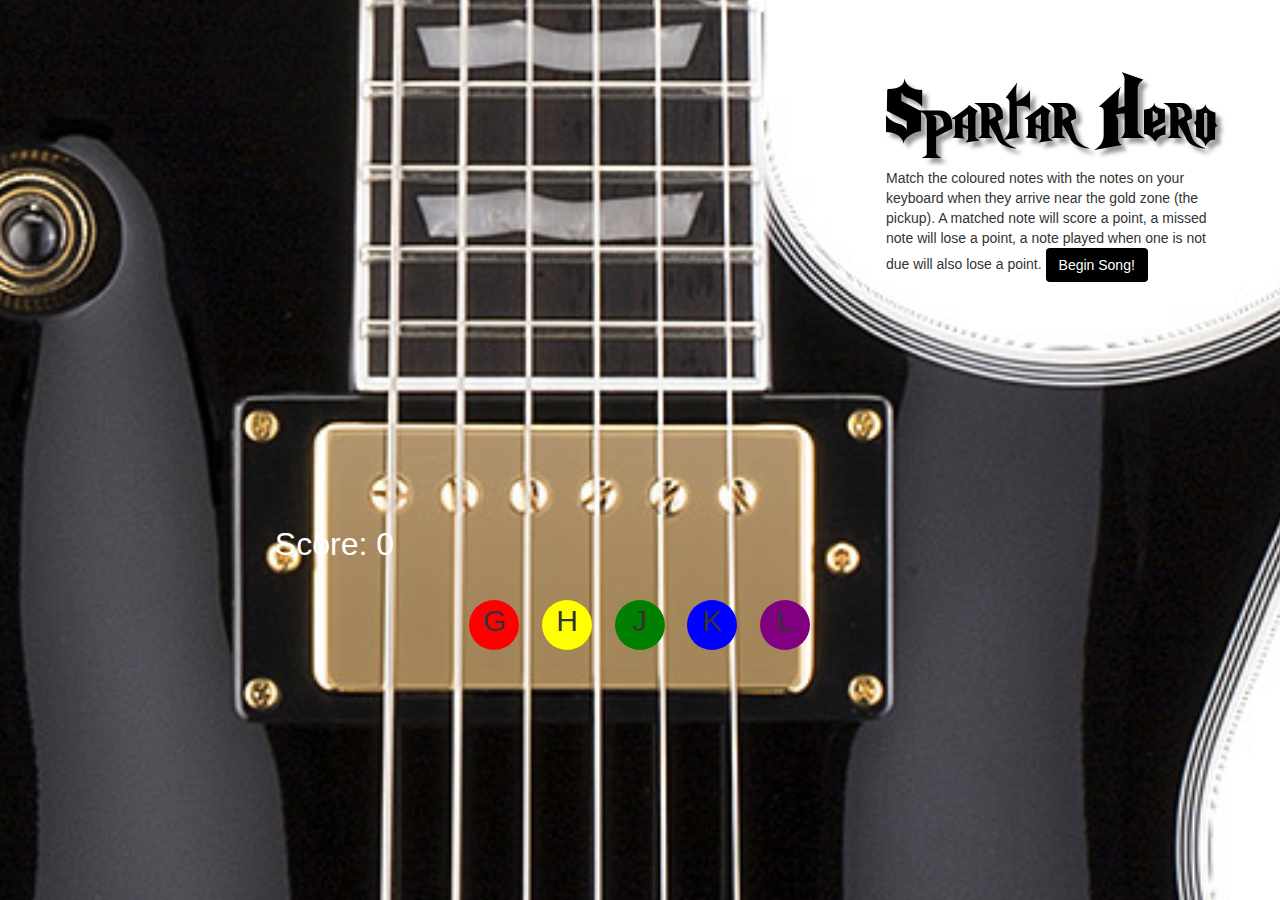
==== index.html @ 48b6d511 "General code cleanup" ====
<!DOCTYPE html>
<html>
  <head>
    <meta charset="utf-8">
    <title>Proof of Concepts</title>
    <!-- javascript -->
    <script src="js/jquery-3.3.1.min.js"></script>
    <script src="js/app.js" charset="utf-8"></script>
    <!-- css -->
    <script src="bootstrap-3.3.7-dist/js/bootstrap.min.js" charset="utf-8"></script>
    <link rel="stylesheet" href="bootstrap-3.3.7-dist/css/bootstrap.min.css">
    <link rel="stylesheet" href="css/style.css">
  </head>
  <body class="container">

    <div class="row">
      <div class="col-xs-4">
        <div id = "score"></div>
      </div>
      <div class="col-xs-4">
        <div id = "board">
          <div id = "notefall"><!--Where Notes come down from-->
          </div>
          <div id = "zone"><!--Pink Accept Zone-->
            <li id="red" class="note red">G</li>
            <li id="yellow" class="note yellow">H</li>
            <li id="green" class="note green">J</li>
            <li id="blue" class="note blue">K</li>
            <li id="purple" class="note purple">L</li>
          </div>
        </div>
      </div>
      <div class="col-xs-4">
          <div id ="instructions">
            <img src="./images/spartahero_font.png" alt="">
            Match the coloured notes with the notes on your keyboard when they arrive near the gold zone (the pickup). A matched note will score a point, a missed note will lose a point, a note played when one is not due will also lose a point.
            <button type="button" id = "start_btn" class="btn">Begin Song!</button>
          </div>
      </div>
    </div>


    <div id="myModal" class="modal fade" role="dialog">
      <div class="modal-dialog">
        <div class="modal-content">
          <div class="modal-header">
            <h4 class="modal-title">You Rock</h4>
          </div>
          <div id="score_result" class="modal-body">
            PH Text
          </div>
        </div>
      </div>
    </div>
  </body>
</html>
---- css/style.css ----
ul {
  list-style-type:none;
  padding-left: 0px;
}

li{
  display: inline-block;
}

body{
  background: url("../images/background_guitar.png");
  background-repeat: no-repeat;
  background-position-y: -940px;
  background-position-x: -712px;
  background-size: 200%;
}

.col-xs-6{
  margin: none;
  padding: 0px 0px;
}

.col-xs-2{
  margin: none;
  padding: 0px 0px;
}

.note{
  width:50px;
  height:50px;
  border-radius: 50%;
  margin: auto 2.6%;
  text-align: center;
  font-size: 30px;
}

.noteLine{
  border: 1px solid black;
}

.pushed{
  opacity: 0.5;
}

.red{}
.yellow{}
.green{}
.blue{}
.purple{}

.hit{}
.hold{}

.redNote{
  background: red;
  margin-left: 2%;
  position: absolute;
}

.yellowNote{
  background: yellow;
  margin-left: 21%;
  position:absolute;
}

.greenNote{
  background: green;
  margin-left: 40%;
  position: absolute;
}

.blueNote{
  background: blue;
  margin-left: 59%;
  position:absolute;
}

.purpleNote{
  background: purple;
  margin-left: 77%;
  position: absolute;
}

#start_btn{
  color:white;
  background: black;
}

#red{
  background: red;
}

#yellow{
  background: yellow;
}

#green{
  background: green;
}

#blue{
  background: blue;
}

#purple{
  background: purple;
}

#zone{
  height: 100px;
}

#notefall{
  height: 600px;
}

#score{
  font-size: 32px;
  margin-top: 145%;
  text-align: right;
  margin-right: 10%;
  color: white;
}

#instructions{
  margin-top: 20%;
  margin-left: 10%;
  padding: none;
}
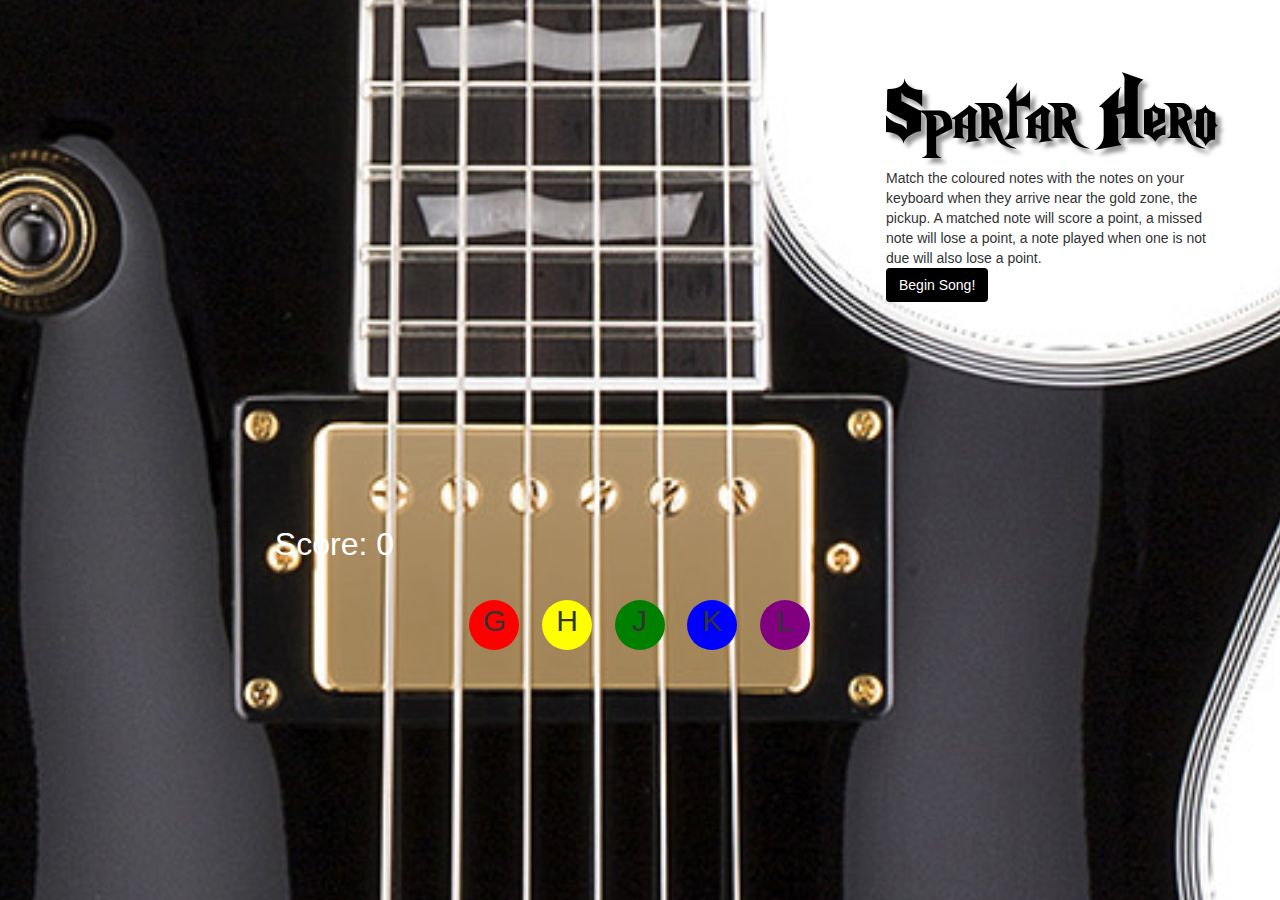
==== commit 8bb410f3: "Score resets when you start the song to allow experimentation beforehand" ====
--- a/index.html
+++ b/index.html
@@ -2,7 +2,7 @@
 <html>
   <head>
     <meta charset="utf-8">
-    <title>Proof of Concepts</title>
+    <title>Sparta Core Project 1</title>
     <!-- javascript -->
     <script src="js/jquery-3.3.1.min.js"></script>
     <script src="js/app.js" charset="utf-8"></script>
@@ -21,7 +21,7 @@
         <div id = "board">
           <div id = "notefall"><!--Where Notes come down from-->
           </div>
-          <div id = "zone"><!--Pink Accept Zone-->
+          <div id = "zone"><!--Accept Zone-->
             <li id="red" class="note red">G</li>
             <li id="yellow" class="note yellow">H</li>
             <li id="green" class="note green">J</li>
@@ -33,7 +33,7 @@
       <div class="col-xs-4">
           <div id ="instructions">
             <img src="./images/spartahero_font.png" alt="">
-            Match the coloured notes with the notes on your keyboard when they arrive near the gold zone (the pickup). A matched note will score a point, a missed note will lose a point, a note played when one is not due will also lose a point.
+            Match the coloured notes with the notes on your keyboard when they arrive near the gold zone, the pickup. A matched note will score a point, a missed note will lose a point, a note played when one is not due will also lose a point. </br>
             <button type="button" id = "start_btn" class="btn">Begin Song!</button>
           </div>
       </div>
--- a/css/style.css
+++ b/css/style.css
@@ -49,7 +49,6 @@
 .purple{}
 
 .hit{}
-.hold{}
 
 .redNote{
   background: red;
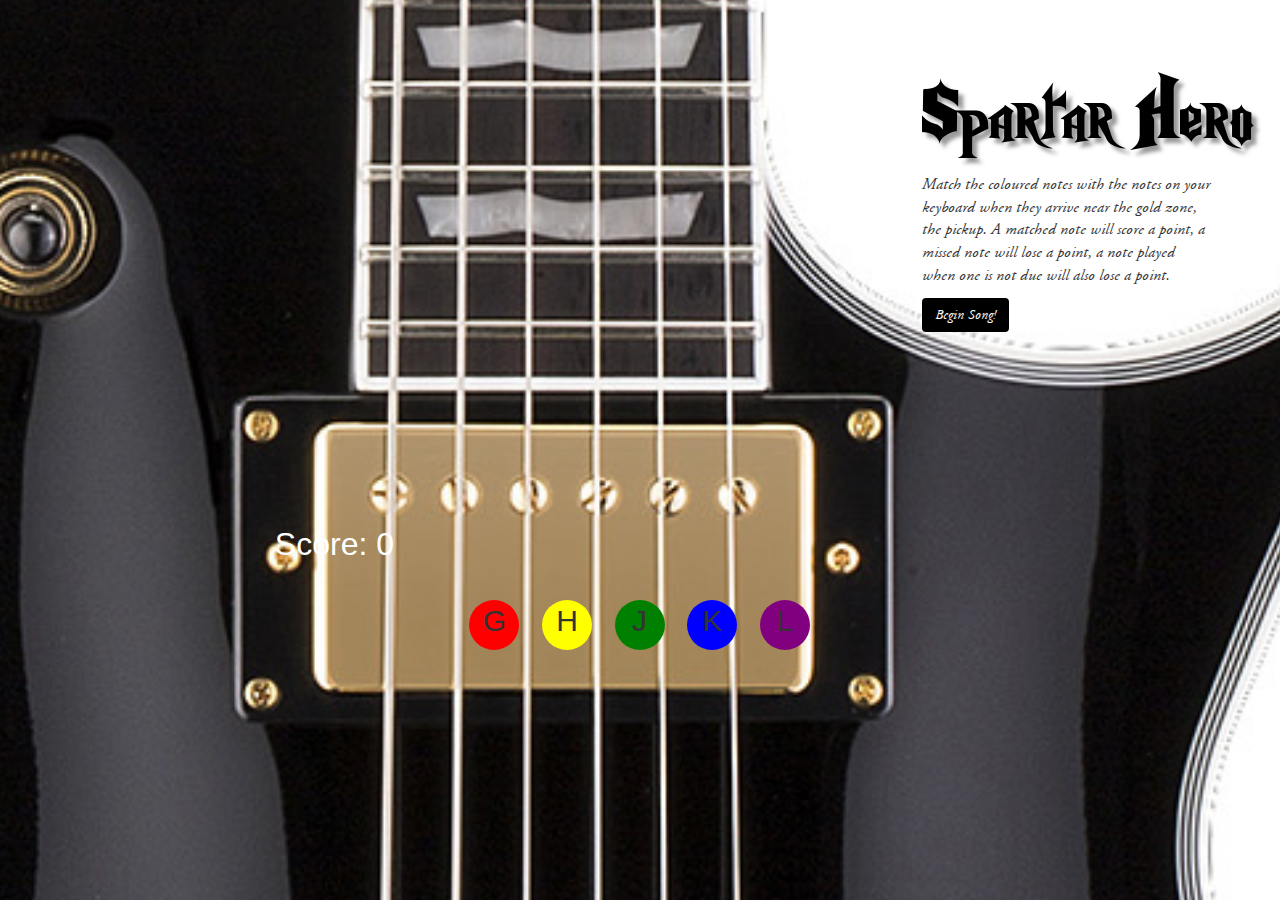
==== commit 7e18360b: "Custom font added, and moved to a clearer section of the screen" ====
--- a/index.html
+++ b/index.html
@@ -12,7 +12,6 @@
     <link rel="stylesheet" href="css/style.css">
   </head>
   <body class="container">
-
     <div class="row">
       <div class="col-xs-4">
         <div id = "score"></div>
@@ -32,14 +31,12 @@
       </div>
       <div class="col-xs-4">
           <div id ="instructions">
-            <img src="./images/spartahero_font.png" alt="">
-            Match the coloured notes with the notes on your keyboard when they arrive near the gold zone, the pickup. A matched note will score a point, a missed note will lose a point, a note played when one is not due will also lose a point. </br>
+            <img id="logo" src="./images/spartahero_font.png" alt="">
+            <p> Match the coloured notes with the notes on your keyboard when they arrive near the gold zone, the pickup. A matched note will score a point, a missed note will lose a point, a note played when one is not due will also lose a point. </p>
             <button type="button" id = "start_btn" class="btn">Begin Song!</button>
           </div>
       </div>
     </div>
-
-
     <div id="myModal" class="modal fade" role="dialog">
       <div class="modal-dialog">
         <div class="modal-content">
--- a/css/style.css
+++ b/css/style.css
@@ -1,3 +1,4 @@
+/* Native Element overriding */
 ul {
   list-style-type:none;
   padding-left: 0px;
@@ -15,6 +16,7 @@
   background-size: 200%;
 }
 
+/* Class Styling */
 .col-xs-6{
   margin: none;
   padding: 0px 0px;
@@ -34,14 +36,13 @@
   font-size: 30px;
 }
 
-.noteLine{
-  border: 1px solid black;
-}
 
 .pushed{
   opacity: 0.5;
 }
 
+
+/* Blank CSS classes that are checked by app.js to check a key being pressed corresponds to the correct colour */
 .red{}
 .yellow{}
 .green{}
@@ -50,6 +51,7 @@
 
 .hit{}
 
+/* Positioning and styling of the key notes */
 .redNote{
   background: red;
   margin-left: 2%;
@@ -79,6 +81,8 @@
   margin-left: 77%;
   position: absolute;
 }
+
+/* ID styling */
 
 #start_btn{
   color:white;
@@ -123,6 +127,17 @@
 
 #instructions{
   margin-top: 20%;
-  margin-left: 10%;
+  margin-left: 20%;
   padding: none;
+  font-family: 'Hits_2';
+  font-size: 16px;
 }
+
+#logo{
+  padding-bottom:2%;
+}
+
+@font-face {
+  font-family: 'Hits_2';
+  src:url('../fonts/hits2/agaritalic.ttf');
+}
